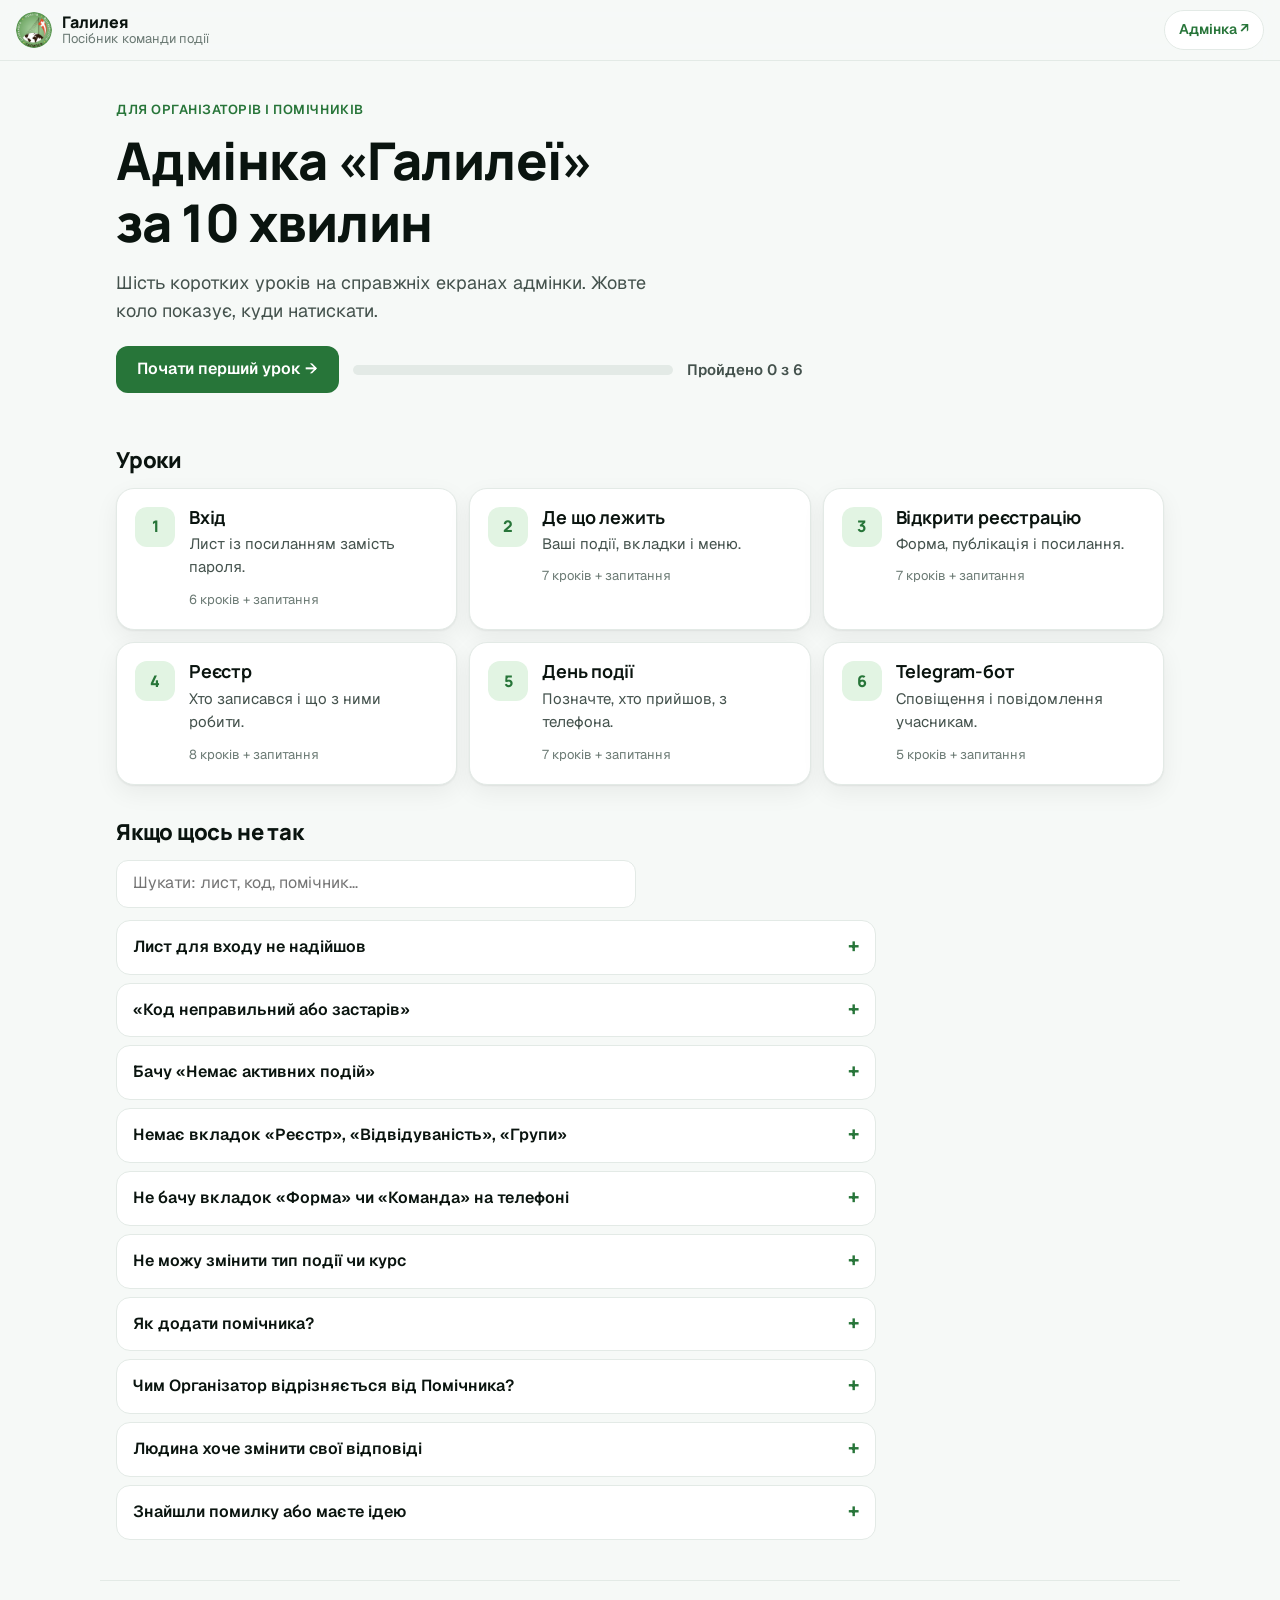
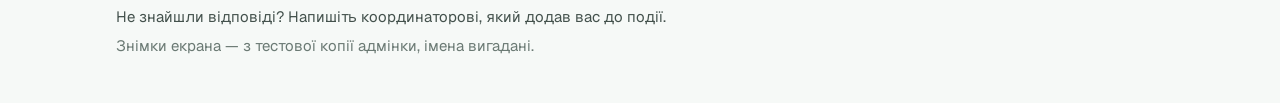
==== index.html @ 9b6b250d "Add interactive guide for event teams Six short Ukrainian lessons on real phone screenshots of the a" ====
<!doctype html>
<html lang="uk">
  <head>
    <meta charset="utf-8" />
    <meta name="viewport" content="width=device-width, initial-scale=1" />
    <title>Посібник команди події — Галилея</title>
    <meta
      name="description"
      content="Шість коротких уроків для Організаторів і Помічників: як увійти в адмінку «Галилеї», відкрити реєстрацію, вести реєстр і позначати прибуття."
    />
    <meta name="robots" content="noindex" />
    <meta name="theme-color" content="#277539" />
    <link rel="icon" href="img/logo.jpg" />
    <link rel="preconnect" href="https://fonts.googleapis.com" />
    <link rel="preconnect" href="https://fonts.gstatic.com" crossorigin />
    <link
      href="https://fonts.googleapis.com/css2?family=Geist:wght@400;500;600&family=Manrope:wght@600;700;800&display=swap"
      rel="stylesheet"
    />
    <link rel="stylesheet" href="styles.css" />
  </head>
  <body>
    <header class="topbar">
      <a class="brand" href="#/">
        <img src="img/logo.jpg" alt="" width="36" height="36" />
        <span>
          <strong>Галилея</strong>
          <small>Посібник команди події</small>
        </span>
      </a>
      <a class="topbar-link" href="https://admin.galilea.com.ua" target="_blank" rel="noopener">Адмінка ↗</a>
    </header>

    <main id="app" tabindex="-1"></main>

    <footer class="footer">
      <p>Не знайшли відповіді? Напишіть координаторові, який додав вас до події.</p>
      <p class="muted">Знімки екрана — з тестової копії адмінки, імена вигадані.</p>
    </footer>

    <noscript>
      <p class="noscript">Увімкніть JavaScript, щоб пройти уроки.</p>
    </noscript>
    <script src="app.js" defer></script>
  </body>
</html>
---- styles.css ----
/* Galilea brand tokens (rendered values of the site's oklch tokens). */
:root {
  --ink: #0a140f;
  --ink-soft: #44524d;
  --muted: #6b7a74;
  --bg: #f6f9f7;
  --surface: #ffffff;
  --line: #e3eae6;
  --green: #277539;
  --green-bright: #4c9a58;
  --green-soft: #e2f4e3;
  --gold: #f0c04e;
  --gold-soft: #feedc9;
  --red: #d9302e;
  --shadow: 0 1px 2px rgb(10 20 15 / 0.06), 0 8px 24px rgb(10 20 15 / 0.06);
  --radius: 18px;
  --font-heading: 'Manrope', system-ui, sans-serif;
  --font-body: 'Geist', system-ui, sans-serif;
  color-scheme: light;
}

@media (prefers-color-scheme: dark) {
  :root {
    --ink: #e9f0ec;
    --ink-soft: #c2cec8;
    --muted: #93a39c;
    --bg: #0b130f;
    --surface: #131d18;
    --line: #24322b;
    --green: #5fb26c;
    --green-bright: #6fc27c;
    --green-soft: #17301f;
    --gold-soft: #3a3016;
    --shadow: 0 1px 2px rgb(0 0 0 / 0.3), 0 8px 24px rgb(0 0 0 / 0.25);
    color-scheme: dark;
  }
}

* {
  box-sizing: border-box;
}

html {
  -webkit-text-size-adjust: 100%;
}

body {
  margin: 0;
  background: var(--bg);
  color: var(--ink);
  font-family: var(--font-body);
  font-size: 16px;
  line-height: 1.55;
  -webkit-font-smoothing: antialiased;
}

h1,
h2,
h3 {
  font-family: var(--font-heading);
  line-height: 1.2;
  letter-spacing: -0.01em;
  margin: 0;
}

a {
  color: var(--green);
}

button {
  font: inherit;
  color: inherit;
}

:focus-visible {
  outline: 3px solid var(--gold);
  outline-offset: 2px;
}

#app:focus {
  outline: none;
}

.muted {
  color: var(--muted);
}

/* ---------- Top bar ---------- */
.topbar {
  position: sticky;
  top: 0;
  z-index: 20;
  display: flex;
  align-items: center;
  justify-content: space-between;
  gap: 12px;
  padding: 10px 16px;
  background: color-mix(in srgb, var(--bg) 88%, transparent);
  backdrop-filter: blur(10px);
  border-bottom: 1px solid var(--line);
}

.brand {
  display: flex;
  align-items: center;
  gap: 10px;
  text-decoration: none;
  color: var(--ink);
  min-width: 0;
}

.brand img {
  border-radius: 50%;
  flex: none;
}

.brand span {
  display: flex;
  flex-direction: column;
  line-height: 1.15;
  min-width: 0;
}

.brand strong {
  font-family: var(--font-heading);
  font-weight: 800;
}

.brand small {
  color: var(--muted);
  font-size: 13px;
  white-space: nowrap;
  overflow: hidden;
  text-overflow: ellipsis;
}

.topbar-link {
  flex: none;
  font-weight: 600;
  text-decoration: none;
  padding: 8px 14px;
  border-radius: 999px;
  border: 1px solid var(--line);
  background: var(--surface);
  font-size: 14px;
}

.wrap {
  max-width: 1080px;
  margin: 0 auto;
  padding: 0 16px;
}

/* ---------- Home ---------- */
.hero {
  padding: 36px 0 20px;
}

.eyebrow {
  display: inline-block;
  font-size: 13px;
  font-weight: 600;
  letter-spacing: 0.04em;
  text-transform: uppercase;
  color: var(--green);
  margin: 0 0 10px;
}

.hero h1 {
  font-size: clamp(32px, 7vw, 52px);
  font-weight: 800;
  max-width: 14ch;
}

.hero p.lead {
  font-size: 18px;
  color: var(--ink-soft);
  max-width: 46ch;
  margin: 14px 0 22px;
}

.progress {
  display: flex;
  align-items: center;
  gap: 14px;
  flex-wrap: wrap;
}

.progress-bar {
  flex: 1 1 180px;
  max-width: 320px;
  height: 10px;
  border-radius: 999px;
  background: var(--line);
  overflow: hidden;
}

.progress-bar span {
  display: block;
  height: 100%;
  background: var(--green);
  border-radius: inherit;
  transition: width 0.4s ease;
}

.progress-label {
  font-weight: 600;
  color: var(--ink-soft);
  font-size: 15px;
}

.btn {
  display: inline-flex;
  align-items: center;
  justify-content: center;
  gap: 8px;
  min-height: 46px;
  padding: 10px 20px;
  border-radius: 12px;
  border: 1px solid transparent;
  font-weight: 600;
  text-decoration: none;
  cursor: pointer;
  transition:
    transform 0.12s ease,
    background 0.2s ease;
}

.btn:active {
  transform: scale(0.98);
}

.btn-primary {
  background: var(--green);
  color: #fff;
}

.btn-primary:hover {
  background: color-mix(in srgb, var(--green) 88%, black);
}

.btn-ghost {
  background: var(--surface);
  border-color: var(--line);
  color: var(--ink);
}

.btn[disabled] {
  opacity: 0.4;
  cursor: default;
}

.section-title {
  font-size: 22px;
  font-weight: 800;
  margin: 34px 0 14px;
}

.cards {
  display: grid;
  gap: 12px;
  grid-template-columns: 1fr;
  padding: 0;
  margin: 0;
  list-style: none;
}

@media (min-width: 640px) {
  .cards {
    grid-template-columns: 1fr 1fr;
  }
}

@media (min-width: 960px) {
  .cards {
    grid-template-columns: repeat(3, 1fr);
  }
}

.card {
  position: relative;
  display: flex;
  gap: 14px;
  align-items: flex-start;
  padding: 18px;
  background: var(--surface);
  border: 1px solid var(--line);
  border-radius: var(--radius);
  box-shadow: var(--shadow);
  text-decoration: none;
  color: var(--ink);
  transition:
    transform 0.15s ease,
    border-color 0.2s ease;
  height: 100%;
}

.card:hover {
  transform: translateY(-2px);
  border-color: color-mix(in srgb, var(--green) 40%, var(--line));
}

.card-num {
  flex: none;
  width: 40px;
  height: 40px;
  border-radius: 12px;
  display: grid;
  place-items: center;
  font-family: var(--font-heading);
  font-weight: 800;
  background: var(--green-soft);
  color: var(--green);
}

.card.done .card-num {
  background: var(--green);
  color: #fff;
}

.card h3 {
  font-size: 18px;
  font-weight: 700;
}

.card p {
  margin: 4px 0 8px;
  color: var(--ink-soft);
  font-size: 15px;
}

.card .meta {
  font-size: 13px;
  color: var(--muted);
}

.card .meta .ok {
  color: var(--green);
  font-weight: 600;
}

/* ---------- FAQ ---------- */
.faq-search {
  width: 100%;
  max-width: 520px;
  min-height: 48px;
  padding: 10px 16px;
  border-radius: 12px;
  border: 1px solid var(--line);
  background: var(--surface);
  color: var(--ink);
  font: inherit;
  margin-bottom: 12px;
}

.faq {
  display: grid;
  gap: 8px;
  max-width: 760px;
}

.faq details {
  background: var(--surface);
  border: 1px solid var(--line);
  border-radius: 14px;
  padding: 0 16px;
}

.faq summary {
  cursor: pointer;
  list-style: none;
  padding: 14px 0;
  font-weight: 600;
  display: flex;
  justify-content: space-between;
  gap: 12px;
}

.faq summary::-webkit-details-marker {
  display: none;
}

.faq summary::after {
  content: '+';
  color: var(--green);
  font-weight: 700;
  font-size: 20px;
  line-height: 1;
}

.faq details[open] summary::after {
  content: '–';
}

.faq details p {
  margin: 0 0 14px;
  color: var(--ink-soft);
}

.faq-empty {
  color: var(--muted);
}

/* ---------- Lesson ---------- */
.lesson {
  padding-top: 16px;
  padding-bottom: 8px;
}

.back {
  display: block;
  width: fit-content;
  font-weight: 600;
  text-decoration: none;
  margin-bottom: 8px;
}

.lesson .eyebrow {
  display: block;
  margin-bottom: 4px;
}

.lesson h1 {
  font-size: clamp(26px, 6vw, 38px);
  font-weight: 800;
}

.lesson-grid {
  display: grid;
  gap: 18px;
  margin-top: 16px;
  align-items: start;
}

@media (min-width: 860px) {
  .lesson-grid {
    grid-template-columns: auto 1fr;
    gap: 40px;
  }
}

/* The phone: a frame whose screen shows one screenshot (or a mock-up),
   moved so the active spot sits in view. */
.phone {
  justify-self: center;
  width: min(330px, 27vh, 80vw);
  padding: 9px;
  border-radius: 38px;
  background: #0a140f;
  box-shadow:
    0 0 0 1px rgb(255 255 255 / 0.06) inset,
    0 20px 50px rgb(10 20 15 / 0.22);
}

@media (min-width: 860px) {
  .phone {
    width: 330px;
    position: sticky;
    top: 84px;
  }
}

.screen {
  position: relative;
  aspect-ratio: 390 / 740;
  border-radius: 30px;
  overflow: hidden;
  background: #f6f9f7;
}

.canvas {
  position: absolute;
  inset: 0 0 auto 0;
  transition: transform 0.55s cubic-bezier(0.2, 0.7, 0.2, 1);
  will-change: transform;
}

.canvas img {
  display: block;
  width: 100%;
  height: auto;
  user-select: none;
  -webkit-user-drag: none;
}

/* A spot never covers what it points at: inactive = a small dot, active = a
   gold ring around the target with its number as a badge on the rim. */
.spot {
  position: absolute;
  width: 44px;
  height: 44px;
  margin: -22px 0 0 -22px;
  border-radius: 50%;
  border: 0;
  padding: 0;
  background: transparent;
  cursor: pointer;
}

.spot::before {
  content: '';
  position: absolute;
  left: 50%;
  top: 50%;
  width: 12px;
  height: 12px;
  margin: -6px 0 0 -6px;
  border-radius: 50%;
  background: #277539;
  border: 2px solid #fff;
  box-shadow: 0 1px 4px rgb(10 20 15 / 0.35);
  opacity: 0.6;
  transition: all 0.25s ease;
}

.spot span {
  position: absolute;
  top: -6px;
  right: -6px;
  min-width: 22px;
  height: 22px;
  padding: 0 5px;
  border-radius: 999px;
  background: #277539;
  color: #fff;
  font-family: var(--font-heading);
  font-weight: 800;
  font-size: 12px;
  line-height: 22px;
  text-align: center;
  box-shadow: 0 1px 4px rgb(10 20 15 / 0.35);
  opacity: 0;
  transform: scale(0.5);
  transition: all 0.25s ease;
}

.spot.active {
  z-index: 2;
}

.spot.active::before {
  width: 44px;
  height: 44px;
  margin: -22px 0 0 -22px;
  background: rgb(240 192 78 / 0.14);
  border: 3px solid #f0c04e;
  box-shadow:
    0 0 0 3px rgb(255 255 255 / 0.7),
    0 2px 10px rgb(10 20 15 / 0.25);
  opacity: 1;
}

.spot.active::after {
  content: '';
  position: absolute;
  inset: 0;
  border-radius: 50%;
  border: 3px solid #f0c04e;
  animation: pulse 1.6s ease-out infinite;
}

.spot.active span {
  opacity: 1;
  transform: scale(1);
}

/* Near the right edge the badge sits on the left so it isn't clipped. */
.spot.badge-left span {
  right: auto;
  left: -6px;
}

@media (max-width: 859px) {
  .spot,
  .spot.active::before {
    width: 36px;
    height: 36px;
    margin: -18px 0 0 -18px;
  }

  .spot::before {
    width: 10px;
    height: 10px;
    margin: -5px 0 0 -5px;
  }
}

@keyframes pulse {
  0% {
    transform: scale(1);
    opacity: 0.9;
  }
  100% {
    transform: scale(1.7);
    opacity: 0;
  }
}

/* Mock-up screens (email, «Про вас», Telegram chat): laid out at the
   screenshots' own 390 px phone width, then scaled with them (--k). */
.mock {
  position: absolute;
  left: 0;
  top: 0;
  width: 390px;
  height: 740px;
  transform: scale(var(--k, 1));
  transform-origin: top left;
  overflow: hidden;
  font-size: 16px;
  line-height: 1.45;
  color: #0a140f;
  background: #f6f9f7;
  display: flex;
  flex-direction: column;
}

.mock [data-focus] {
  position: relative;
  border-radius: 10px;
  transition:
    box-shadow 0.25s ease,
    background 0.25s ease;
}

.mock [data-focus].active {
  box-shadow:
    0 0 0 3px var(--gold),
    0 0 0 7px rgb(240 192 78 / 0.3);
}

.mail-head {
  background: #fff;
  padding: 48px 20px 14px;
  border-bottom: 1px solid #e3eae6;
}

.mail-head .subj {
  font-weight: 700;
  font-size: 19px;
}

.mail-head .from {
  color: #6b7a74;
  font-size: 14px;
}

.mail-body {
  margin: 18px;
  background: #fff;
  border: 1px solid #e3eae6;
  border-radius: 18px;
  padding: 24px 20px;
  text-align: center;
}

.mail-body img {
  width: 60px;
  height: 60px;
  border-radius: 50%;
}

.mail-body h4 {
  margin: 10px 0 8px;
  font-family: var(--font-heading);
  font-size: 22px;
}

.mail-body p {
  margin: 0 0 16px;
  color: #44524d;
}

.mail-btn {
  display: inline-block;
  background: #277539;
  color: #fff;
  font-weight: 600;
  font-size: 17px;
  padding: 12px 36px;
  border-radius: 12px;
}

.mail-code {
  display: inline-block;
  margin-top: 4px;
  padding: 10px 18px;
  font-family: ui-monospace, Menlo, monospace;
  font-size: 24px;
  letter-spacing: 0.18em;
  background: #f1f5f3;
  border-radius: 12px;
}

.mail-note {
  margin: 16px 0 0 !important;
  font-size: 13px;
  color: #6b7a74 !important;
}

.about {
  padding: 64px 20px 20px;
}

.about h4 {
  font-family: var(--font-heading);
  font-size: 28px;
  margin: 0 0 6px;
}

.about .sub {
  color: #6b7a74;
  margin: 0 0 20px;
}

.about .fields {
  display: grid;
  gap: 14px;
  padding: 6px;
}

.about label {
  font-weight: 600;
  font-size: 15px;
  display: grid;
  gap: 6px;
}

.about .input {
  height: 48px;
  border: 1px solid #e3eae6;
  border-radius: 12px;
  background: #fff;
  padding: 12px 14px;
  font-weight: 400;
  color: #0a140f;
}

.about .check {
  display: flex;
  gap: 10px;
  align-items: center;
  color: #44524d;
  margin: 18px 6px;
}

.about .check i {
  width: 20px;
  height: 20px;
  border: 1.5px solid #b9c6bf;
  border-radius: 5px;
  display: inline-block;
}

.about .submit {
  display: block;
  text-align: center;
  background: #277539;
  color: #fff;
  font-weight: 600;
  font-size: 17px;
  padding: 14px;
  border-radius: 12px;
}

.chat {
  background: #dfe9e3;
}

.chat-head {
  background: #fff;
  padding: 46px 18px 12px;
  display: flex;
  gap: 12px;
  align-items: center;
  border-bottom: 1px solid #d5e0da;
}

.chat-head img {
  width: 42px;
  height: 42px;
  border-radius: 50%;
}

.chat-head b {
  display: block;
  font-size: 17px;
}

.chat-head small {
  color: #6b7a74;
  font-size: 14px;
}

.chat-body {
  flex: 1;
  padding: 16px 14px;
  display: flex;
  flex-direction: column;
  gap: 10px;
}

.bubble {
  max-width: 88%;
  padding: 10px 14px;
  border-radius: 16px;
  background: #fff;
  box-shadow: 0 1px 1px rgb(10 20 15 / 0.08);
}

.bubble.me {
  align-self: flex-end;
  background: #d8f5c8;
}

.bubble .line {
  display: block;
  padding: 3px 6px;
  margin: 2px -6px 0;
}

.start-btn {
  margin-top: auto;
  background: #fff;
  text-align: center;
  font-weight: 700;
  font-size: 17px;
  color: #2a8bd6;
  padding: 16px;
  border-top: 1px solid #d5e0da;
  border-radius: 0;
}

/* Step panel */
.panel {
  background: var(--surface);
  border: 1px solid var(--line);
  border-radius: var(--radius);
  box-shadow: var(--shadow);
  padding: 18px;
  min-width: 0;
}

@media (min-width: 860px) {
  .panel {
    padding: 26px;
    max-width: 560px;
  }
}

.step-count {
  font-size: 13px;
  font-weight: 600;
  color: var(--muted);
  margin-bottom: 8px;
}

.dots {
  display: flex;
  flex-wrap: wrap;
  gap: 6px;
  margin-bottom: 14px;
}

.dot {
  width: 28px;
  height: 6px;
  border-radius: 999px;
  border: 0;
  padding: 0;
  background: var(--line);
  cursor: pointer;
}

.dot.seen {
  background: color-mix(in srgb, var(--green) 45%, var(--line));
}

.dot.active {
  background: var(--green);
}

.dot.quiz-dot {
  width: 14px;
  background: var(--gold-soft);
  border: 1px solid var(--gold);
}

.dot.quiz-dot.active {
  background: var(--gold);
}

.panel h2 {
  font-size: 22px;
  font-weight: 800;
  margin-bottom: 8px;
}

.panel .text {
  color: var(--ink-soft);
  font-size: 17px;
  margin: 0;
}

.panel .text b {
  color: var(--ink);
}

.nav {
  display: flex;
  justify-content: space-between;
  gap: 10px;
  margin-top: 20px;
}

.nav .btn {
  flex: 1 1 0;
  max-width: 200px;
}

/* On a phone the step buttons stay at the bottom of the screen. */
@media (max-width: 859px) {
  .nav {
    position: sticky;
    bottom: 0;
    z-index: 5;
    margin: 16px -18px -18px;
    padding: 12px 18px calc(12px + env(safe-area-inset-bottom));
    background: var(--surface);
    border-top: 1px solid var(--line);
    border-radius: 0 0 var(--radius) var(--radius);
  }

  .nav .btn {
    max-width: none;
  }
}

.kbd-hint {
  margin-top: 12px;
  font-size: 13px;
  color: var(--muted);
}

@media (hover: none) {
  .kbd-hint {
    display: none;
  }
}

/* Quiz */
.options {
  display: grid;
  gap: 8px;
  margin-top: 14px;
}

.option {
  text-align: left;
  padding: 12px 14px;
  border-radius: 12px;
  border: 1.5px solid var(--line);
  background: var(--surface);
  cursor: pointer;
  font-size: 16px;
  transition:
    border-color 0.2s ease,
    background 0.2s ease;
}

.option:hover {
  border-color: color-mix(in srgb, var(--green) 45%, var(--line));
}

.option.right {
  border-color: var(--green);
  background: var(--green-soft);
}

.option.wrong {
  border-color: var(--red);
  animation: shake 0.35s ease;
}

@keyframes shake {
  25% {
    transform: translateX(-4px);
  }
  75% {
    transform: translateX(4px);
  }
}

.feedback {
  margin-top: 12px;
  font-weight: 600;
}

.feedback.good {
  color: var(--green);
}

.feedback.bad {
  color: var(--red);
}

.done-box {
  margin-top: 16px;
  padding: 14px;
  border-radius: 14px;
  background: var(--green-soft);
}

.done-box p {
  margin: 0 0 12px;
}

/* ---------- Footer ---------- */
.footer {
  max-width: 1080px;
  margin: 40px auto 0;
  padding: 24px 16px 40px;
  border-top: 1px solid var(--line);
  color: var(--ink-soft);
  font-size: 15px;
}

.footer p {
  margin: 0 0 6px;
}

.noscript {
  text-align: center;
  padding: 20px;
}

@media (prefers-reduced-motion: reduce) {
  *,
  *::before {
    animation: none !important;
    transition: none !important;
  }
}
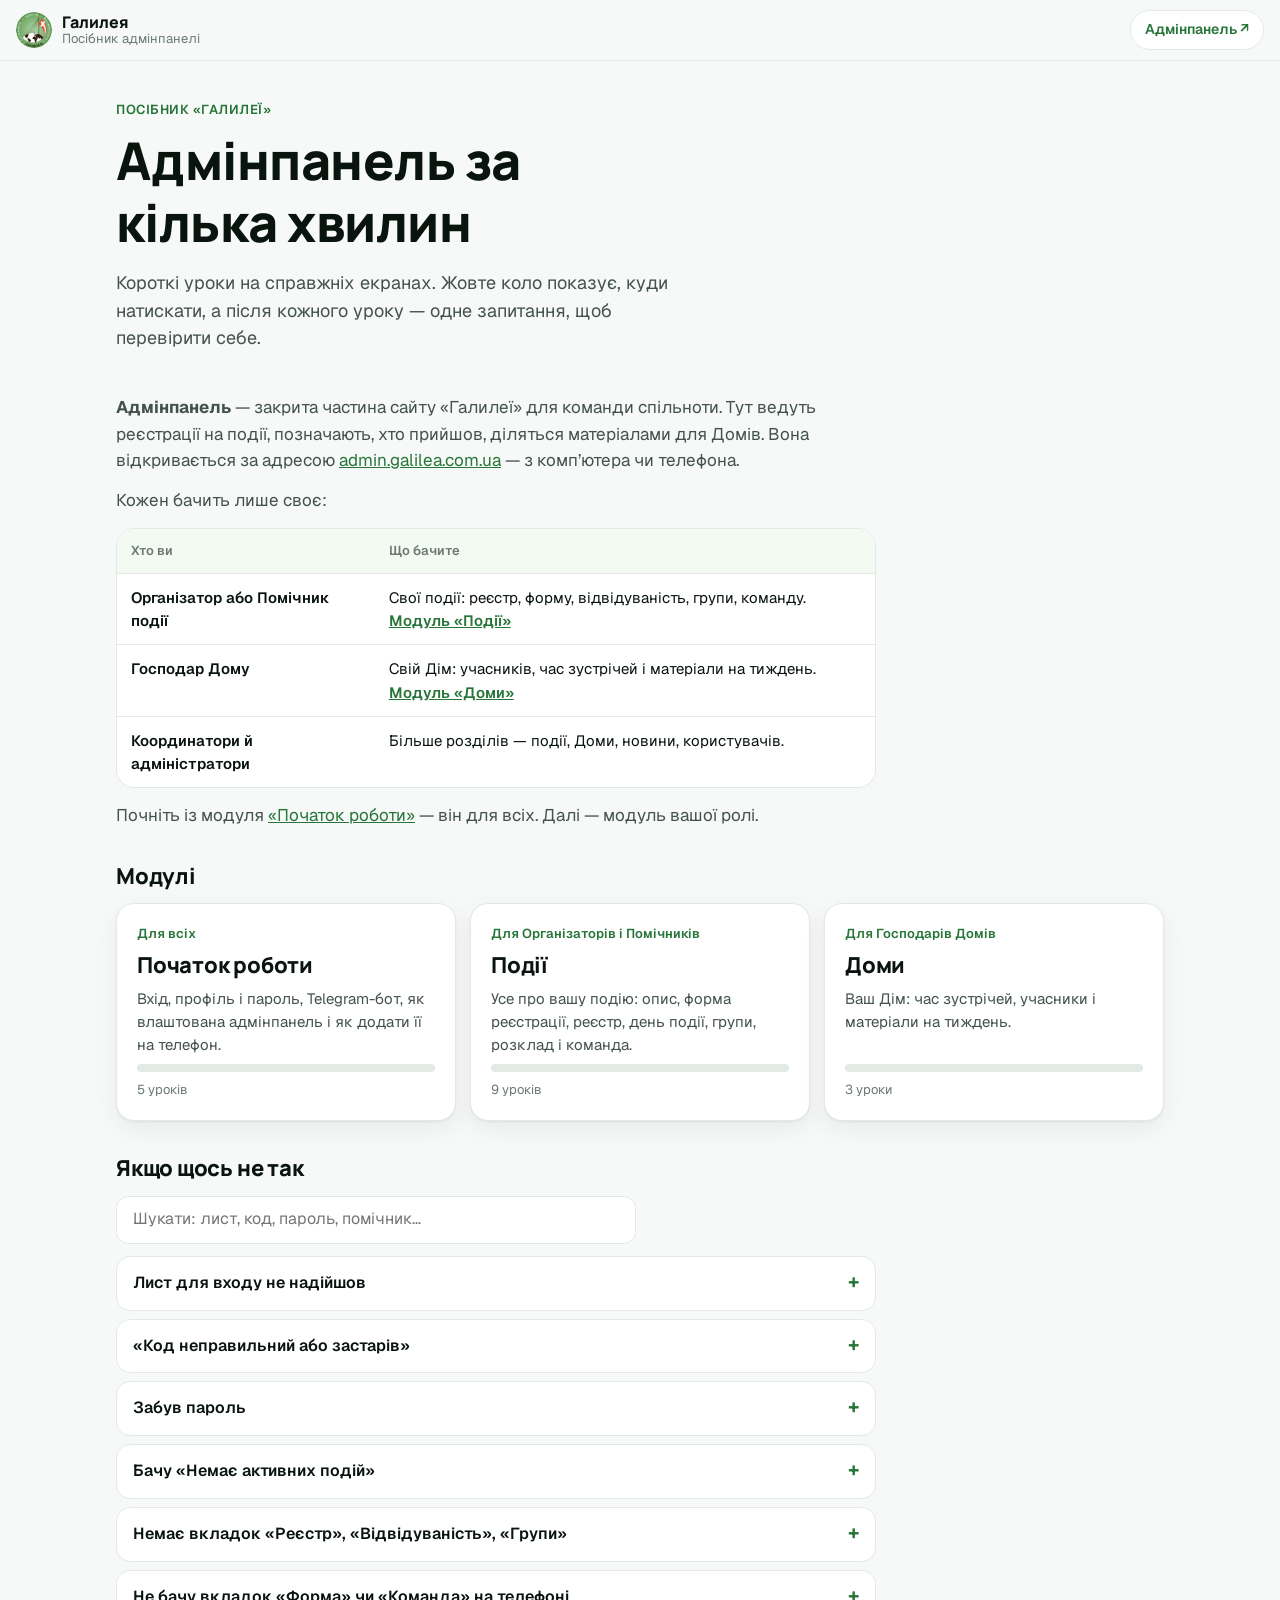
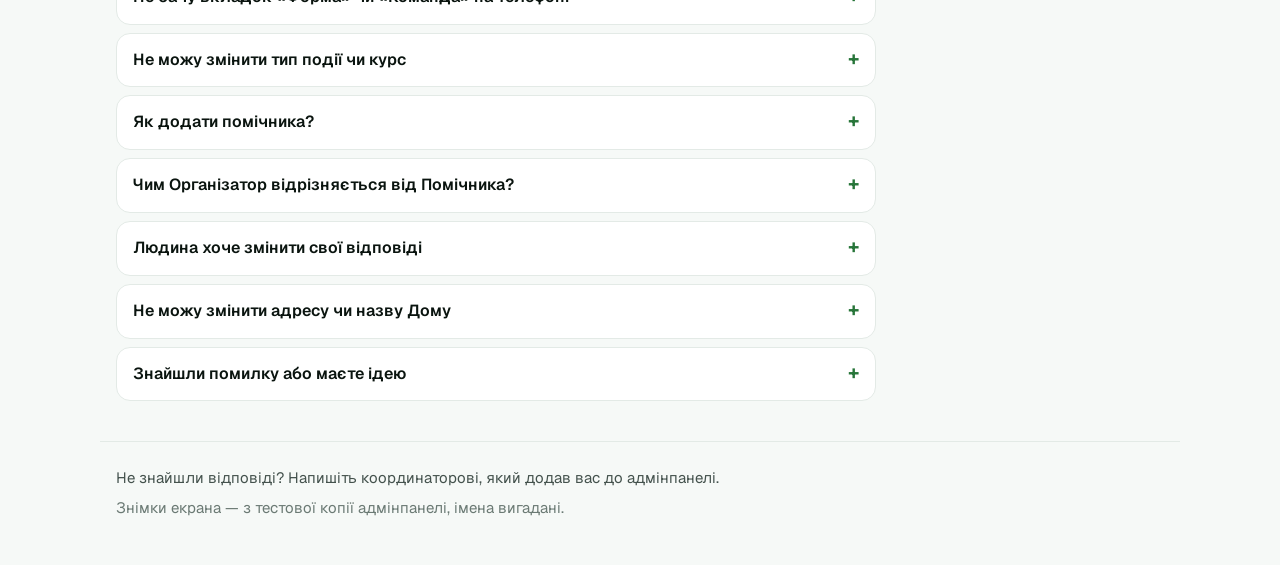
==== commit 5c78c54f: "Split the guide into modules and add lessons Home page with what the admin panel is and who sees wha" ====
--- a/index.html
+++ b/index.html
@@ -3,10 +3,10 @@
   <head>
     <meta charset="utf-8" />
     <meta name="viewport" content="width=device-width, initial-scale=1" />
-    <title>Посібник команди події — Галилея</title>
+    <title>Посібник адмінпанелі — Галилея</title>
     <meta
       name="description"
-      content="Шість коротких уроків для Організаторів і Помічників: як увійти в адмінку «Галилеї», відкрити реєстрацію, вести реєстр і позначати прибуття."
+      content="Короткі уроки на справжніх екранах: як працювати в адмінпанелі «Галилеї» — вхід і профіль, події, Доми."
     />
     <meta name="robots" content="noindex" />
     <meta name="theme-color" content="#277539" />
@@ -25,17 +25,17 @@
         <img src="img/logo.jpg" alt="" width="36" height="36" />
         <span>
           <strong>Галилея</strong>
-          <small>Посібник команди події</small>
+          <small>Посібник адмінпанелі</small>
         </span>
       </a>
-      <a class="topbar-link" href="https://admin.galilea.com.ua" target="_blank" rel="noopener">Адмінка ↗</a>
+      <a class="topbar-link" href="https://admin.galilea.com.ua" target="_blank" rel="noopener">Адмінпанель ↗</a>
     </header>
 
     <main id="app" tabindex="-1"></main>
 
     <footer class="footer">
-      <p>Не знайшли відповіді? Напишіть координаторові, який додав вас до події.</p>
-      <p class="muted">Знімки екрана — з тестової копії адмінки, імена вигадані.</p>
+      <p>Не знайшли відповіді? Напишіть координаторові, який додав вас до адмінпанелі.</p>
+      <p class="muted">Знімки екрана — з тестової копії адмінпанелі, імена вигадані.</p>
     </footer>
 
     <noscript>
--- a/styles.css
+++ b/styles.css
@@ -339,6 +339,164 @@
   font-weight: 600;
 }
 
+/* ---------- Home: intro, roles, modules ---------- */
+.intro {
+  display: grid;
+  gap: 14px;
+  max-width: 760px;
+}
+
+.intro p {
+  margin: 0;
+  color: var(--ink-soft);
+  font-size: 17px;
+}
+
+.roles {
+  width: 100%;
+  max-width: 760px;
+  border-collapse: separate;
+  border-spacing: 0;
+  background: var(--surface);
+  border: 1px solid var(--line);
+  border-radius: var(--radius);
+  overflow: hidden;
+  font-size: 15px;
+}
+
+.roles th,
+.roles td {
+  text-align: left;
+  vertical-align: top;
+  padding: 12px 14px;
+  border-bottom: 1px solid var(--line);
+}
+
+.roles tr:last-child td {
+  border-bottom: 0;
+}
+
+.roles th {
+  font-size: 13px;
+  font-weight: 600;
+  color: var(--muted);
+  background: color-mix(in srgb, var(--green-soft) 45%, var(--surface));
+}
+
+.roles td:first-child {
+  font-weight: 600;
+  width: 34%;
+}
+
+.roles a {
+  font-weight: 600;
+  white-space: nowrap;
+}
+
+.modules {
+  display: grid;
+  gap: 14px;
+  grid-template-columns: 1fr;
+  list-style: none;
+  padding: 0;
+  margin: 0;
+}
+
+@media (min-width: 760px) {
+  .modules {
+    grid-template-columns: repeat(3, 1fr);
+  }
+}
+
+.module {
+  display: flex;
+  flex-direction: column;
+  gap: 8px;
+  height: 100%;
+  padding: 20px;
+  background: var(--surface);
+  border: 1px solid var(--line);
+  border-radius: var(--radius);
+  box-shadow: var(--shadow);
+  text-decoration: none;
+  color: var(--ink);
+  transition:
+    transform 0.15s ease,
+    border-color 0.2s ease;
+}
+
+.module:hover {
+  transform: translateY(-2px);
+  border-color: color-mix(in srgb, var(--green) 40%, var(--line));
+}
+
+.module .who {
+  font-size: 13px;
+  font-weight: 600;
+  color: var(--green);
+}
+
+.module h3 {
+  font-size: 22px;
+  font-weight: 800;
+}
+
+.module p {
+  margin: 0;
+  color: var(--ink-soft);
+  font-size: 15px;
+  flex: 1;
+}
+
+.module .progress-bar {
+  max-width: none;
+  flex: none;
+  height: 8px;
+}
+
+.module .meta {
+  font-size: 13px;
+  color: var(--muted);
+}
+
+.crumbs {
+  display: flex;
+  flex-wrap: wrap;
+  gap: 6px;
+  align-items: center;
+  font-size: 15px;
+  margin-bottom: 8px;
+}
+
+.crumbs a {
+  font-weight: 600;
+  text-decoration: none;
+}
+
+.crumbs span {
+  color: var(--muted);
+}
+
+.module-head {
+  padding: 22px 0 6px;
+}
+
+.module-head h1 {
+  font-size: clamp(30px, 6vw, 44px);
+  font-weight: 800;
+}
+
+.module-head .lead {
+  font-size: 17px;
+  color: var(--ink-soft);
+  max-width: 52ch;
+  margin: 10px 0 18px;
+}
+
+.panel .text a {
+  font-weight: 600;
+}
+
 /* ---------- FAQ ---------- */
 .faq-search {
   width: 100%;
@@ -466,6 +624,24 @@
   border-radius: 30px;
   overflow: hidden;
   background: #f6f9f7;
+}
+
+/* The same frame as a laptop, for computer screenshots (1280 × 800). */
+.phone.laptop {
+  width: min(100%, 600px);
+  padding: 10px 10px 16px;
+  border-radius: 16px;
+}
+
+.laptop .screen {
+  aspect-ratio: 1280 / 800;
+  border-radius: 6px;
+}
+
+@media (min-width: 860px) {
+  .phone.laptop {
+    width: 560px;
+  }
 }
 
 .canvas {
@@ -564,6 +740,14 @@
   transform: scale(1);
 }
 
+/* Laptop screenshots are scaled down further, so their rings are smaller. */
+.laptop .spot,
+.laptop .spot.active::before {
+  width: 30px;
+  height: 30px;
+  margin: -15px 0 0 -15px;
+}
+
 /* Near the right edge the badge sits on the left so it isn't clipped. */
 .spot.badge-left span {
   right: auto;
@@ -831,6 +1015,173 @@
   border-radius: 0;
 }
 
+.chat-choice {
+  display: block;
+  margin-top: 10px;
+  padding: 10px 12px;
+  border-radius: 10px;
+  background: #eef4f0;
+  color: #2a8bd6;
+  font-weight: 600;
+  text-align: center;
+}
+
+/* Browser and phone-system mock-ups for «Встановити на телефон» */
+.browser-page {
+  flex: 1;
+  display: flex;
+  flex-direction: column;
+  align-items: center;
+  justify-content: center;
+  gap: 10px;
+  text-align: center;
+  color: #44524d;
+}
+
+.browser-page img {
+  width: 72px;
+  height: 72px;
+  border-radius: 50%;
+}
+
+.browser-page b {
+  font-family: var(--font-heading);
+  font-size: 22px;
+  color: #0a140f;
+}
+
+.browser-bar {
+  background: #f1f3f2;
+  border-top: 1px solid #dfe5e2;
+  padding: 12px 16px 28px;
+}
+
+.url {
+  display: block;
+  background: #fff;
+  border-radius: 12px;
+  padding: 10px 14px;
+  text-align: center;
+  color: #44524d;
+  font-size: 15px;
+}
+
+.browser-tools {
+  display: flex;
+  justify-content: space-around;
+  margin-top: 12px;
+  font-style: normal;
+}
+
+.browser-tools i {
+  font-style: normal;
+  font-size: 26px;
+  color: #2a7be4;
+  width: 44px;
+  height: 44px;
+  display: grid;
+  place-items: center;
+}
+
+.sheet-bg {
+  background: rgb(10 20 15 / 0.35);
+  justify-content: flex-end;
+}
+
+.sheet {
+  background: #f4f5f5;
+  border-radius: 20px 20px 0 0;
+  padding: 14px 14px 34px;
+}
+
+.sheet-row {
+  background: #fff;
+  padding: 15px 16px;
+  font-size: 17px;
+  display: flex;
+  justify-content: space-between;
+  border-bottom: 1px solid #e7ebe9;
+}
+
+.sheet-row:first-child {
+  border-radius: 12px 12px 0 0;
+}
+
+.sheet-row:last-child {
+  border-radius: 0 0 12px 12px;
+  border-bottom: 0;
+}
+
+.browser-top {
+  display: flex;
+  align-items: center;
+  gap: 10px;
+  padding: 44px 12px 10px;
+  background: #f1f3f2;
+}
+
+.browser-top .url {
+  flex: 1;
+}
+
+.browser-top i {
+  font-style: normal;
+  font-size: 26px;
+  color: #44524d;
+  width: 30px;
+  text-align: center;
+}
+
+.chrome-menu {
+  margin: 0 12px 0 auto;
+  width: 250px;
+  background: #fff;
+  border-radius: 12px;
+  box-shadow: 0 8px 24px rgb(10 20 15 / 0.18);
+  padding: 6px 0;
+}
+
+.chrome-menu .sheet-row {
+  border: 0;
+  border-radius: 0;
+  font-size: 16px;
+  padding: 13px 18px;
+}
+
+.home-screen {
+  background: linear-gradient(160deg, #3f7a56, #1d3b2b 70%);
+  padding: 70px 22px;
+}
+
+.apps {
+  display: grid;
+  grid-template-columns: repeat(4, 1fr);
+  gap: 26px 10px;
+}
+
+.apps span {
+  display: flex;
+  flex-direction: column;
+  align-items: center;
+  gap: 6px;
+  color: #fff;
+  font-size: 12px;
+  padding: 4px 0;
+}
+
+.apps i,
+.apps img {
+  width: 62px;
+  height: 62px;
+  border-radius: 15px;
+  background: rgb(255 255 255 / 0.22);
+}
+
+.apps img {
+  background: #fff;
+  object-fit: cover;
+}
+
 /* Step panel */
 .panel {
   background: var(--surface);
